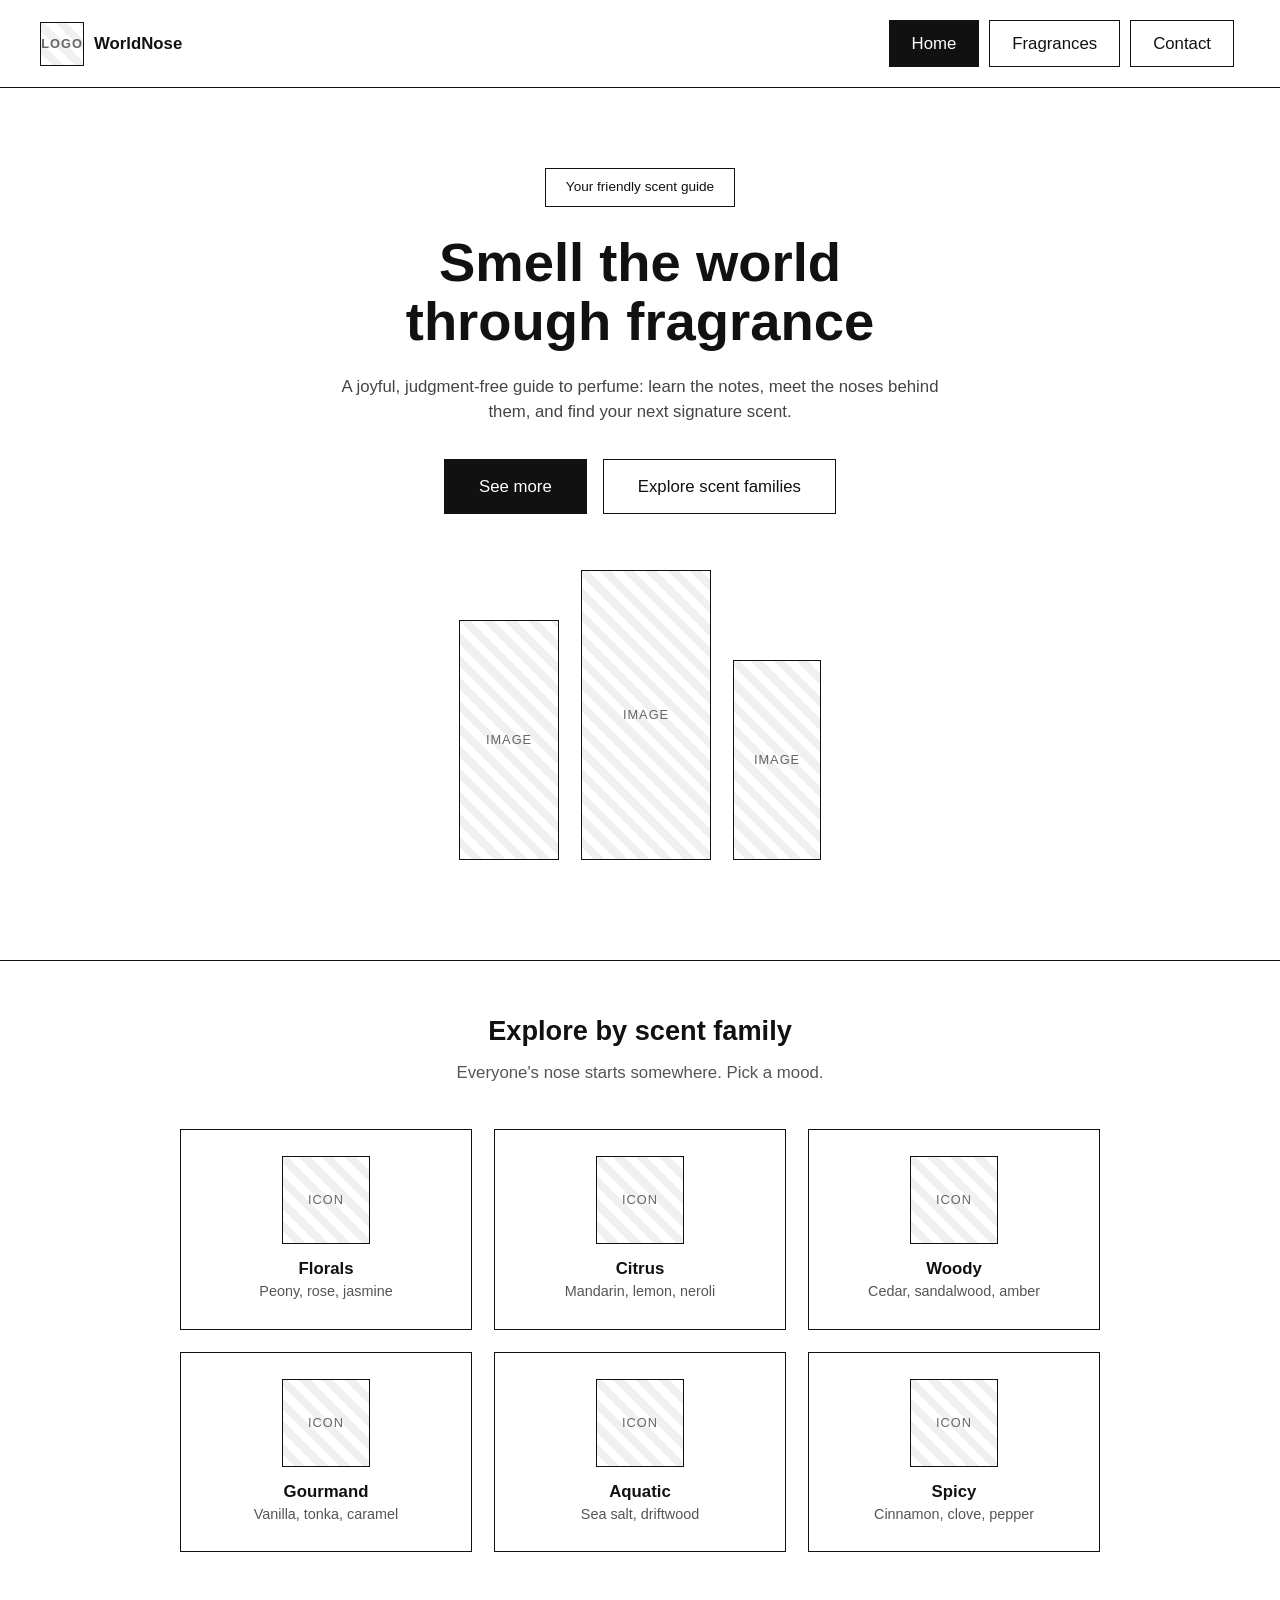
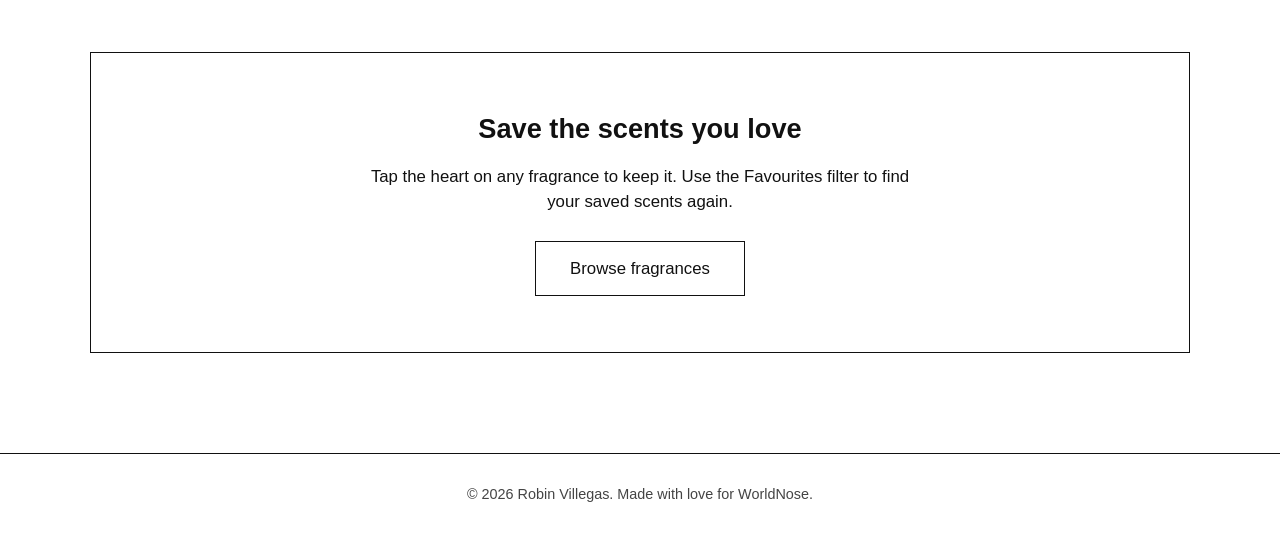
==== Stage 1/index.html @ 5b6afb8c "Stage 1" ====
<!DOCTYPE html>
<html lang="en">
<head>
  <title>WorldNose | Home</title>
  <meta charset="utf-8">
  <meta name="Author" content="Robin Dale Villegas"/>
  <meta name="Keywords" content="fragrance, perfume, scent notes, perfumers, WorldNose">
  <meta name="Description" content="WorldNose is a friendly guide to fragrance: learn the notes, meet the perfumers and find scents you will love.">
  <meta name="viewport" content="width=device-width, initial-scale=1.0">

  <!-- Stylesheets go here ↓↓↓↓↓ (layout first, then colours + fonts, then graphics) -->
  <link rel="stylesheet" href="css/layout.css">
  <link rel="stylesheet" href="css/wireframe.css">
</head>

<body>

<a class="skip-link" href="#main">Skip to main content</a>

<!-- ===== top bar: logo + navigation ===== -->
<header class="topbar">
  <a class="logo" href="index.html" aria-label="WorldNose home"><span class="logo-mark" aria-hidden="true">Logo</span><span>WorldNose</span></a>
  <nav aria-label="Main">
    <a href="index.html" aria-current="page">Home</a>
    <a href="fragrances.html">Fragrances</a>
    <a href="contact.html">Contact</a>
  </nav>
</header>

<!-- ===== main content ===== -->
<main id="main">
  <section class="hero">
    <div class="hero-copy">
      <p class="eyebrow">Your friendly scent guide</p>
      <h1>Smell the world<br>through <span>fragrance</span></h1>
      <p class="hero-text">A joyful, judgment-free guide to perfume: learn the notes, meet the noses behind them, and find your next signature scent.</p>
      <div class="cta-row">
        <a class="btn btn-primary" href="fragrances.html">See more</a>
        <a class="btn btn-ghost" href="#families">Explore scent families</a>
      </div>
    </div>
    <div class="bottle-cluster" role="img" aria-label="Three illustrated perfume bottles">
      <div class="bottle bottle-1" aria-hidden="true">Image</div>
      <div class="bottle bottle-2" aria-hidden="true">Image</div>
      <div class="bottle bottle-3" aria-hidden="true">Image</div>
    </div>
  </section>

  <section id="families" aria-labelledby="families-title">
    <h2 class="section-title" id="families-title">Explore by scent family</h2>
    <p class="section-sub">Everyone's nose starts somewhere. Pick a mood.</p>
    <ul class="family-grid">
      <li>
        <a class="family-card fam-floral" href="fragrances.html?family=floral">
          <span class="icon-slot" aria-hidden="true">Icon</span>
          <span class="family-text"><span class="family-name">Florals</span><span class="family-notes">Peony, rose, jasmine</span></span>
        </a>
      </li>
      <li>
        <a class="family-card fam-citrus" href="fragrances.html?family=citrus">
          <span class="icon-slot" aria-hidden="true">Icon</span>
          <span class="family-text"><span class="family-name">Citrus</span><span class="family-notes">Mandarin, lemon, neroli</span></span>
        </a>
      </li>
      <li>
        <a class="family-card fam-woody" href="fragrances.html?family=woody">
          <span class="icon-slot" aria-hidden="true">Icon</span>
          <span class="family-text"><span class="family-name">Woody</span><span class="family-notes">Cedar, sandalwood, amber</span></span>
        </a>
      </li>
      <li>
        <a class="family-card fam-gourmand" href="fragrances.html?family=gourmand">
          <span class="icon-slot" aria-hidden="true">Icon</span>
          <span class="family-text"><span class="family-name">Gourmand</span><span class="family-notes">Vanilla, tonka, caramel</span></span>
        </a>
      </li>
      <li>
        <a class="family-card fam-aquatic" href="fragrances.html?family=aquatic">
          <span class="icon-slot" aria-hidden="true">Icon</span>
          <span class="family-text"><span class="family-name">Aquatic</span><span class="family-notes">Sea salt, driftwood</span></span>
        </a>
      </li>
      <li>
        <a class="family-card fam-spicy" href="fragrances.html?family=spicy">
          <span class="icon-slot" aria-hidden="true">Icon</span>
          <span class="family-text"><span class="family-name">Spicy</span><span class="family-notes">Cinnamon, clove, pepper</span></span>
        </a>
      </li>
    </ul>
  </section>

  <section class="banner" aria-labelledby="banner-title">
    <h2 id="banner-title">Save the scents you love</h2>
    <p>Tap the heart on any fragrance to keep it. Use the Favourites filter to find your saved scents again.</p>
    <a class="btn btn-yellow" href="fragrances.html">Browse fragrances</a>
  </section>
</main>

<footer>
  <p>&copy; 2026 Robin Villegas. Made with love for WorldNose.</p>
</footer>

<!-- back to top button (same code as my earlier projects) -->
<button type="button" id="myBtn" onclick="TopFunction()" title="Go to top" aria-label="Back to top">Top</button>

<!-- JavaScript goes at the end of the body so the page loads first -->
<script src="js/backtotop.js"></script>
</body>
</html>
---- Stage 1/css/layout.css ----
/* ==========================================================================
   WorldNose | layout.css | LAYOUT OPTION 1: Top navigation bar
   This file only controls WHERE things go (grid, flexbox, spacing, sizes).
   Colours and fonts are NOT in here. They live in the other css files.
   ========================================================================== */

/* ---------- Reset + page setup ---------- */
*{ box-sizing:border-box; margin:0; padding:0; }

:root{
  --page-width:1200px;   /* widest the content can get on a big screen */
}

body{
  min-height:100vh;
  display:flex;
  flex-direction:column;   /* footer always sits at the bottom */
  overflow-x:hidden;
}
main{ flex:1; }
ul{ list-style:none; }
[hidden]{ display:none !important; }

/* Skip link for keyboard users (only shows when you press Tab) */
.skip-link{ position:absolute; left:-999px; top:0; z-index:100; padding:12px 18px; }
.skip-link:focus{ left:12px; top:12px; }

/* ---------- Background blobs (they float behind everything) ---------- */
.blob-bg{ position:fixed; inset:0; z-index:-1; overflow:hidden; }
.blob{ position:absolute; border-radius:50%; }
.blob-1{ width:280px; height:280px; top:-60px; left:-60px; }
.blob-2{ width:200px; height:200px; top:120px; right:60px; }
.blob-3{ width:340px; height:340px; bottom:-100px; left:20%; }
.blob-4{ width:220px; height:220px; bottom:40px; right:-60px; }

/* ---------- Top bar (logo + navigation) ---------- */
.topbar{
  position:sticky; top:0; z-index:50;
  display:flex; align-items:center; justify-content:space-between;
  flex-wrap:wrap; gap:12px;
  padding:14px 40px;
}
.logo{ display:flex; align-items:center; gap:10px; text-decoration:none; }
.logo-mark{ display:inline-flex; align-items:center; justify-content:center; width:44px; height:44px; flex-shrink:0; }

nav{ display:flex; gap:8px; padding:6px; }
nav a{ display:inline-flex; align-items:center; gap:8px; padding:10px 22px; text-decoration:none; }
.nav-icon{ display:inline-flex; align-items:center; justify-content:center; }

/* ---------- HOME: hero ---------- */
.hero{ position:relative; padding:80px 40px 100px; text-align:center; overflow:hidden; }
.eyebrow{ display:inline-block; padding:8px 20px; margin-bottom:26px; }
.hero h1{ max-width:1000px; margin:0 auto 22px; }
.hero-text{ max-width:600px; margin:0 auto 34px; }
.cta-row{ display:flex; gap:16px; justify-content:center; flex-wrap:wrap; }
.btn{ display:inline-block; padding:14px 34px; text-decoration:none; text-align:center; cursor:pointer; border:0; }

/* the three bottles sit in a row along the bottom of the hero */
.bottle-cluster{ display:flex; justify-content:center; align-items:flex-end; gap:22px; margin-top:56px; }
.bottle{ display:flex; align-items:center; justify-content:center; }
.bottle-1{ width:100px; height:240px; }
.bottle-2{ width:130px; height:290px; }
.bottle-3{ width:88px;  height:200px; }

/* ---------- HOME: scent families + banner ---------- */
.section-title{ text-align:center; margin-bottom:8px; padding:0 20px; }
.section-sub{ text-align:center; margin-bottom:44px; padding:0 20px; }

.family-grid{
  display:grid; grid-template-columns:repeat(3,1fr);
  gap:22px; max-width:1000px; margin:0 auto 100px; padding:0 40px;
}
.family-card{ display:block; padding:26px 18px; text-align:center; text-decoration:none; }
.family-text, .family-name, .family-notes{ display:block; }
.icon-slot{ display:flex; align-items:center; justify-content:center; width:88px; height:88px; margin:0 auto 12px; }

.banner{ max-width:1100px; margin:0 auto 100px; padding:56px 40px; text-align:center; }
.banner h2{ margin-bottom:14px; }
.banner p{ max-width:540px; margin:0 auto 26px; }

/* ---------- FRAGRANCES page ---------- */
.browse-wrap{ max-width:var(--page-width); margin:0 auto; padding:50px 40px 100px; }
.browse-wrap .section-sub{ margin-bottom:34px; }

.search-pill{ display:flex; flex-wrap:wrap; align-items:center; padding:8px; margin-bottom:28px; }
.search-field{ flex:1; min-width:170px; padding:10px 24px; }
.search-field label{ display:block; }
.search-field input{ width:100%; }
.search-go{ display:flex; align-items:center; justify-content:center; width:56px; height:56px; flex-shrink:0; cursor:pointer; border:0; }

.filter-chips{ display:flex; gap:10px; flex-wrap:wrap; margin-bottom:20px; }
.chip{ padding:8px 20px; cursor:pointer; border:0; }

.result-info{ display:flex; align-items:center; gap:16px; flex-wrap:wrap; margin-bottom:26px; min-height:36px; }
.clear-btn{ padding:6px 16px; cursor:pointer; border:0; }
.empty-msg{ padding:30px 20px; text-align:center; }

.perfume-grid{ display:grid; grid-template-columns:repeat(auto-fill,minmax(300px,1fr)); gap:24px; }
.perfume-card{ display:flex; flex-direction:column; overflow:hidden; }
.p-thumb{ height:160px; display:flex; align-items:center; justify-content:center; }
.p-body{ flex:1; display:flex; flex-direction:column; padding:18px 20px 20px; }
.p-foot{ display:flex; justify-content:space-between; align-items:center; margin-top:auto; padding-top:14px; }
.p-heart{ min-width:48px; min-height:48px; padding:0 12px; display:inline-flex; align-items:center; justify-content:center; cursor:pointer; border:0; }
/* the heart button shows "Save" until it is pressed, then "Saved" */
.p-heart .heart-on{ display:none; }
.p-heart[aria-pressed="true"] .heart-on{ display:inline-flex; }
.p-heart[aria-pressed="true"] .heart-off{ display:none; }

/* ---------- CONTACT page ---------- */
.contact-wrap{ max-width:960px; margin:0 auto; padding:60px 40px 110px; }
.contact-hero{ text-align:center; margin-bottom:46px; }
.contact-hero p{ margin-top:10px; }
.contact-grid{ display:grid; grid-template-columns:1.1fr .9fr; gap:34px; align-items:start; }
.panel{ padding:34px; }
.panel h2{ margin-bottom:18px; }
.field{ margin-bottom:18px; }
.field label{ display:block; margin-bottom:6px; }
.field input, .field textarea{ display:block; width:100%; padding:12px 16px; }
.field textarea{ resize:vertical; min-height:130px; }
.error{ margin-top:6px; }
.send-btn{ width:100%; margin-top:6px; }
.thanks{ padding:22px 24px; }

.info-row{ display:flex; gap:14px; align-items:flex-start; margin-bottom:22px; }
.info-icon{ display:flex; align-items:center; justify-content:center; width:48px; height:48px; flex-shrink:0; }
.social-row{ display:flex; gap:10px; margin-top:22px; }
.social-link{ display:flex; align-items:center; justify-content:center; width:46px; height:46px; text-decoration:none; }

/* ---------- Footer + Back to top button (from my earlier projects) ---------- */
footer{ text-align:center; padding:30px 20px; }

#myBtn{
  display:none;            /* backtotop.js turns this on after 400px of scrolling */
  position:fixed; bottom:20px; right:30px; z-index:99;
  min-width:48px; min-height:48px; padding:10px 14px; cursor:pointer; border:0;
}

/* ---------- Small screens (phones and small tablets) ---------- */
@media (max-width:800px){
  .topbar{ padding:12px 16px; justify-content:center; }
  .hero{ padding:50px 20px 70px; }
  .family-grid{ padding:0 20px; margin-bottom:60px; grid-template-columns:repeat(2,1fr); }
  .banner{ margin:0 20px 60px; padding:40px 24px; }
  .browse-wrap{ padding:36px 20px 70px; }
  .search-field{ min-width:100%; }
  .contact-wrap{ padding:40px 20px 80px; }
  .contact-grid{ grid-template-columns:1fr; }
  .panel{ padding:26px 22px; }
  .bottle-cluster{ gap:14px; }
  .bottle-1{ width:80px; height:190px; }
  .bottle-2{ width:104px; height:230px; }
  .bottle-3{ width:70px; height:160px; }
}
@media (max-width:480px){
  .family-grid{ grid-template-columns:1fr; }
  nav{ max-width:100%; flex-wrap:wrap; justify-content:center; gap:4px; }
  nav a{ padding:8px 10px; gap:6px; }
  #myBtn{ right:14px; }
}
---- Stage 1/css/wireframe.css ----
/* ==========================================================================
   WorldNose | wireframe.css | STAGE 1 only
   Plain grey look so I can judge the LAYOUT without colours or fancy fonts
   getting in the way. In Stage 2 this file is replaced by colours-fonts.css
   ========================================================================== */

body{ font-family:Arial, Helvetica, sans-serif; font-size:1.05rem; line-height:1.5; color:#111; background:#fff; }
h1{ font-size:clamp(2rem,5vw,3.4rem); line-height:1.1; }
h2{ font-size:1.7rem; }
h3{ font-size:1.15rem; }
a{ color:#111; }

/* grey hatched boxes stand in for images and icons */
.icon-slot, .p-thumb, .bottle, .logo-mark{
  border:1px solid #111; color:#666; font-size:.8rem; text-transform:uppercase; letter-spacing:1px;
  background:repeating-linear-gradient(45deg,#fff,#fff 8px,#f0f0f0 8px,#f0f0f0 16px);
}
.p-thumb{ border-width:0 0 1px 0; }

.skip-link{ background:#111; color:#fff; }
.topbar{ background:#fff; border-bottom:1px solid #111; }
.logo{ color:#111; font-weight:bold; }
nav{ gap:10px; }
nav a{ border:1px solid #111; background:#fff; }
nav a[aria-current="page"]{ background:#111; color:#fff; }
.sidebar{ background:#fff; border-right:1px solid #111; }
.sidebar-note{ font-size:.85rem; color:#555; }

.hero{ border-bottom:1px solid #111; }
.eyebrow{ border:1px solid #111; font-size:.85rem; }
.hero-text{ color:#444; }
.btn{ border:1px solid #111; background:#fff; color:#111; }
.btn-primary{ background:#111; color:#fff; }
.section-title{ margin-top:50px; }
.section-sub{ color:#555; }
.family-card{ border:1px solid #111; }
.family-name{ font-weight:bold; }
.family-notes{ font-size:.9rem; color:#555; }
.banner{ border:1px solid #111; }

.search-pill{ border:1px solid #111; }
.search-field{ border-right:1px dashed #999; }
.search-field label{ font-size:.85rem; color:#555; }
.search-field input{ border:0; outline:none; font:inherit; background:transparent; }
.search-go{ background:#111; color:#fff; font:inherit; }
.chip, .clear-btn{ border:1px solid #111; background:#fff; font:inherit; font-size:.9rem; }
.chip[aria-pressed="true"]{ background:#111; color:#fff; }
.perfume-card{ border:1px solid #111; }
.p-tag{ font-size:.8rem; color:#555; }
.p-title{ font-size:1.15rem; margin:2px 0 4px; }
.p-notes, .p-creator{ font-size:.95rem; color:#444; }
.p-foot{ border-top:1px dashed #999; margin-top:12px; font-size:.9rem; }
.p-heart{ border:1px solid #111; background:#fff; font:inherit; font-size:.85rem; }
.empty-msg{ border:1px dashed #999; }

.panel{ border:1px solid #111; }
.panel h2{ font-size:1rem; text-transform:uppercase; letter-spacing:1px; border-bottom:1px solid #111; padding-bottom:10px; }
.field label{ font-size:.9rem; color:#444; }
.field input, .field textarea{ border:1px solid #111; font:inherit; background:#fff; }
.error{ color:#900; font-size:.9rem; }
.thanks{ border:1px solid #111; }
.info-icon, .social-link{ border:1px solid #111; }
.info-row h3{ font-size:1rem; }
.info-row p{ color:#444; font-size:.95rem; }
footer{ border-top:1px solid #111; font-size:.9rem; color:#444; }
#myBtn{ background:#111; color:#fff; font:inherit; }
:focus-visible{ outline:3px solid #111; outline-offset:3px; }
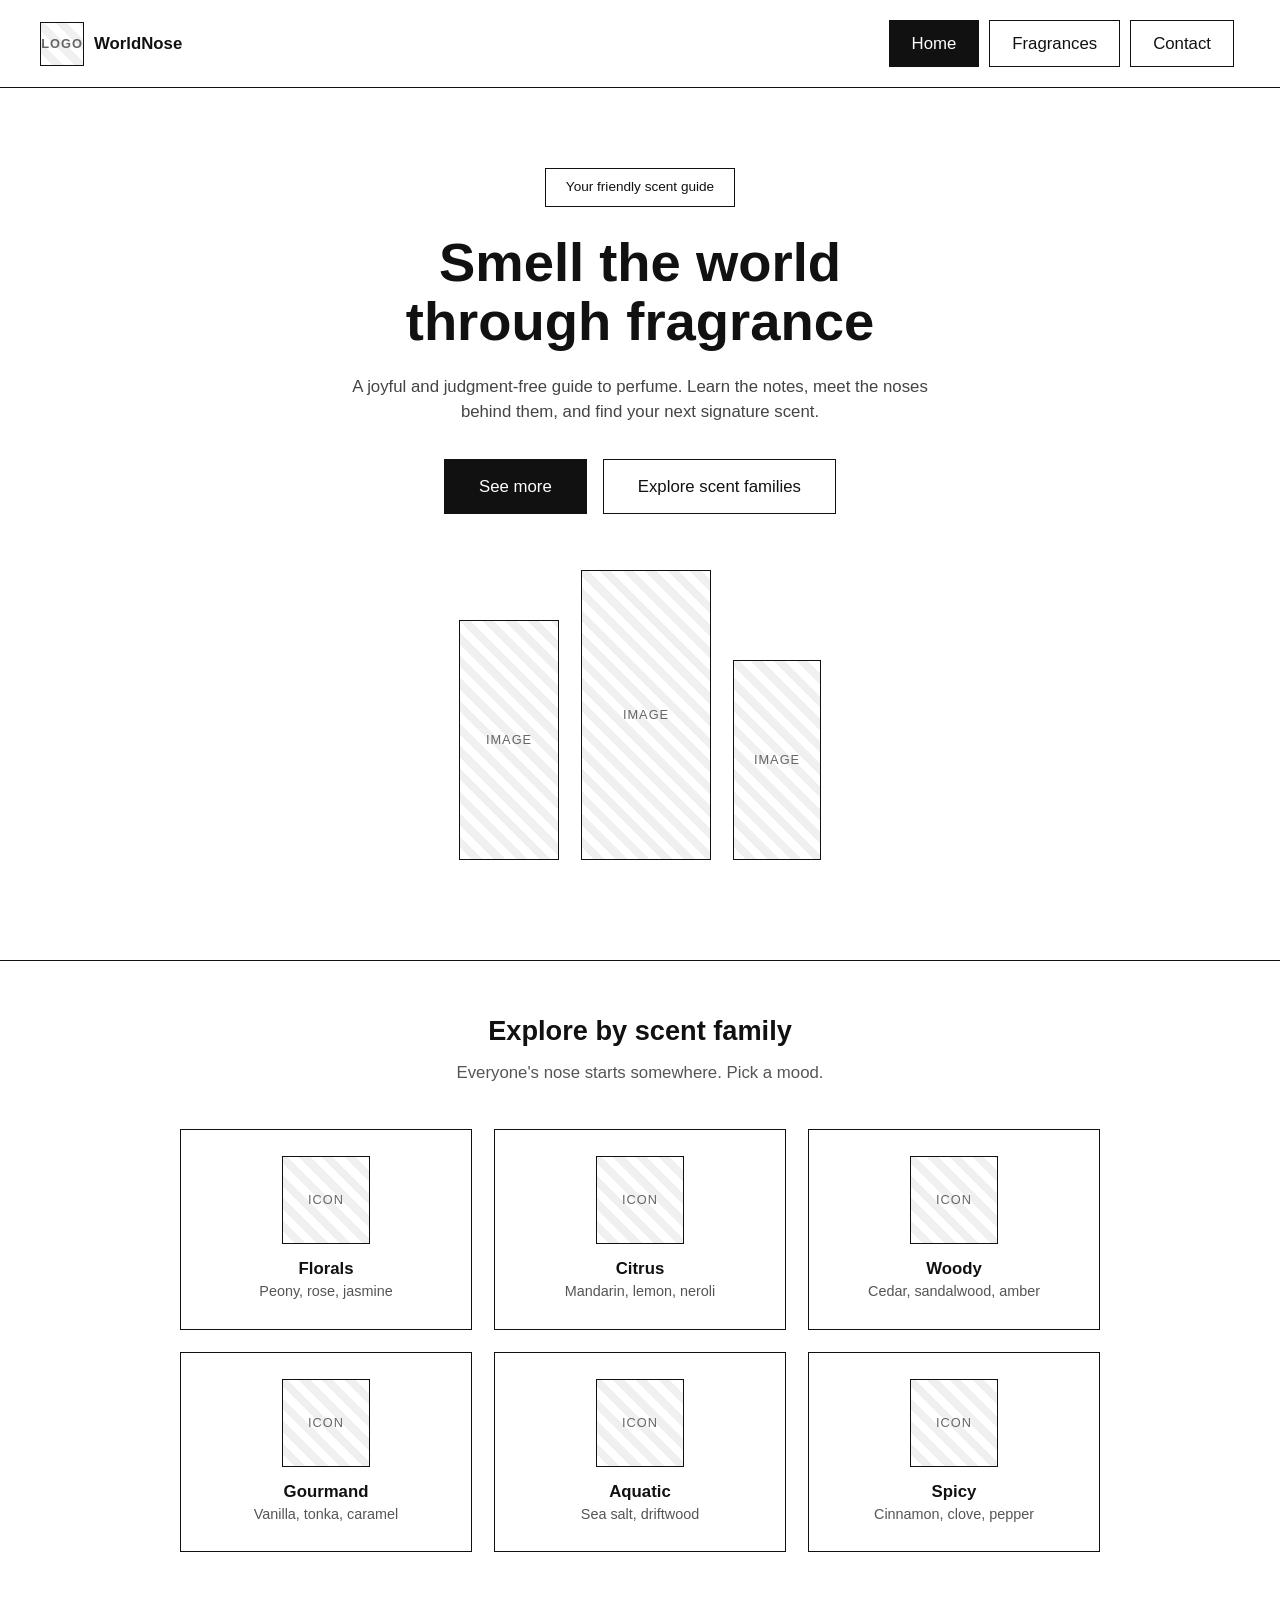
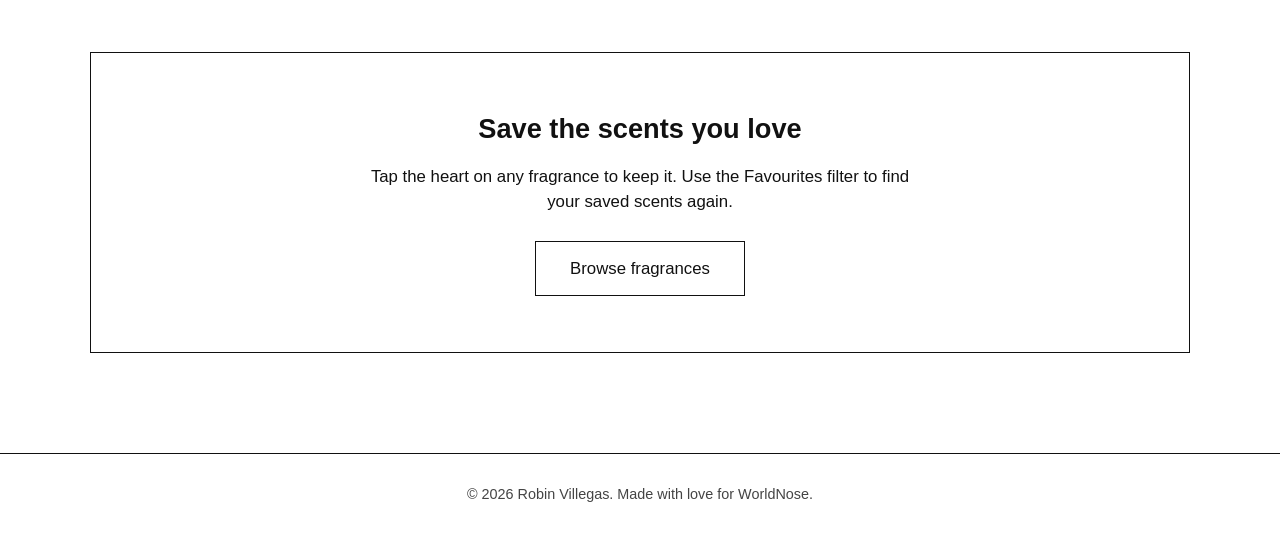
==== commit 3875657d: "Stage 1" ====
--- a/Stage 1/index.html
+++ b/Stage 1/index.html
@@ -1,39 +1,38 @@
 <!DOCTYPE html>
 <html lang="en">
 <head>
-  <title>WorldNose | Home</title>
+  <title>WorldNose Home</title>
   <meta charset="utf-8">
   <meta name="Author" content="Robin Dale Villegas"/>
   <meta name="Keywords" content="fragrance, perfume, scent notes, perfumers, WorldNose">
-  <meta name="Description" content="WorldNose is a friendly guide to fragrance: learn the notes, meet the perfumers and find scents you will love.">
+  <meta name="Description" content="WorldNose is a friendly guide to fragrance learn the notes, meet the perfumers and find scents you will love.">
   <meta name="viewport" content="width=device-width, initial-scale=1.0">
 
-  <!-- Stylesheets go here ↓↓↓↓↓ (layout first, then colours + fonts, then graphics) -->
+  <!-- Stylesheets go here ↓↓↓↓↓ -->
   <link rel="stylesheet" href="css/layout.css">
   <link rel="stylesheet" href="css/wireframe.css">
 </head>
 
 <body>
 
-<a class="skip-link" href="#main">Skip to main content</a>
 
-<!-- ===== top bar: logo + navigation ===== -->
+<!-- top bar: logo + navigation -->
 <header class="topbar">
   <a class="logo" href="index.html" aria-label="WorldNose home"><span class="logo-mark" aria-hidden="true">Logo</span><span>WorldNose</span></a>
   <nav aria-label="Main">
     <a href="index.html" aria-current="page">Home</a>
-    <a href="fragrances.html">Fragrances</a>
-    <a href="contact.html">Contact</a>
+    <a href="fragrances.html2">Fragrances</a>
+    <a href="contact.html2">Contact</a>
   </nav>
 </header>
 
-<!-- ===== main content ===== -->
+<!--  main content  -->
 <main id="main">
   <section class="hero">
     <div class="hero-copy">
       <p class="eyebrow">Your friendly scent guide</p>
       <h1>Smell the world<br>through <span>fragrance</span></h1>
-      <p class="hero-text">A joyful, judgment-free guide to perfume: learn the notes, meet the noses behind them, and find your next signature scent.</p>
+      <p class="hero-text">A joyful and judgment-free guide to perfume. Learn the notes, meet the noses behind them, and find your next signature scent.</p>
       <div class="cta-row">
         <a class="btn btn-primary" href="fragrances.html">See more</a>
         <a class="btn btn-ghost" href="#families">Explore scent families</a>
@@ -100,7 +99,7 @@
   <p>&copy; 2026 Robin Villegas. Made with love for WorldNose.</p>
 </footer>
 
-<!-- back to top button (same code as my earlier projects) -->
+<!-- back to top button -->
 <button type="button" id="myBtn" onclick="TopFunction()" title="Go to top" aria-label="Back to top">Top</button>
 
 <!-- JavaScript goes at the end of the body so the page loads first -->
--- a/Stage 1/css/layout.css
+++ b/Stage 1/css/layout.css
@@ -1,138 +1,268 @@
-/* ==========================================================================
-   WorldNose | layout.css | LAYOUT OPTION 1: Top navigation bar
-   This file only controls WHERE things go (grid, flexbox, spacing, sizes).
-   Colours and fonts are NOT in here. They live in the other css files.
-   ========================================================================== */
-
-/* ---------- Reset + page setup ---------- */
-*{ box-sizing:border-box; margin:0; padding:0; }
+*{
+box-sizing:border-box;
+margin:0;
+padding:0;
+}
 
 :root{
   --page-width:1200px;   /* widest the content can get on a big screen */
 }
 
 body{
-  min-height:100vh;
-  display:flex;
-  flex-direction:column;   /* footer always sits at the bottom */
-  overflow-x:hidden;
-}
-main{ flex:1; }
-ul{ list-style:none; }
-[hidden]{ display:none !important; }
-
-/* Skip link for keyboard users (only shows when you press Tab) */
-.skip-link{ position:absolute; left:-999px; top:0; z-index:100; padding:12px 18px; }
-.skip-link:focus{ left:12px; top:12px; }
+min-height:100vh;
+display:flex;
+flex-direction:column;   /* footer always sits at the bottom */
+overflow-x:hidden;
+}
+
+main{
+flex:1;
+}
+
+ul{
+list-style:none;
+}
+
+[hidden]{
+display:none !important;
+}
+
 
 /* ---------- Background blobs (they float behind everything) ---------- */
-.blob-bg{ position:fixed; inset:0; z-index:-1; overflow:hidden; }
-.blob{ position:absolute; border-radius:50%; }
-.blob-1{ width:280px; height:280px; top:-60px; left:-60px; }
-.blob-2{ width:200px; height:200px; top:120px; right:60px; }
-.blob-3{ width:340px; height:340px; bottom:-100px; left:20%; }
-.blob-4{ width:220px; height:220px; bottom:40px; right:-60px; }
-
-/* ---------- Top bar (logo + navigation) ---------- */
+.blob-bg{
+position:fixed;
+inset:0;
+z-index:-1;
+overflow:hidden;
+}
+
+.blob{
+position:absolute;
+border-radius:50%;
+}
+
+.blob-1{
+width:280px;
+height:280px;
+top:-60px;
+left:-60px;
+}
+
+.blob-2{
+width:200px;
+height:200px;
+top:120px;
+right:60px;
+}
+
+.blob-3{
+width:340px;
+height:340px;
+bottom:-100px;
+left:20%;
+}
+
+.blob-4{
+width:220px;
+height:220px;
+bottom:40px;
+right:-60px;
+}
+
+/* ---------- Top bar ---------- */
 .topbar{
-  position:sticky; top:0; z-index:50;
-  display:flex; align-items:center; justify-content:space-between;
-  flex-wrap:wrap; gap:12px;
-  padding:14px 40px;
-}
-.logo{ display:flex; align-items:center; gap:10px; text-decoration:none; }
-.logo-mark{ display:inline-flex; align-items:center; justify-content:center; width:44px; height:44px; flex-shrink:0; }
-
-nav{ display:flex; gap:8px; padding:6px; }
-nav a{ display:inline-flex; align-items:center; gap:8px; padding:10px 22px; text-decoration:none; }
-.nav-icon{ display:inline-flex; align-items:center; justify-content:center; }
-
-/* ---------- HOME: hero ---------- */
-.hero{ position:relative; padding:80px 40px 100px; text-align:center; overflow:hidden; }
-.eyebrow{ display:inline-block; padding:8px 20px; margin-bottom:26px; }
-.hero h1{ max-width:1000px; margin:0 auto 22px; }
-.hero-text{ max-width:600px; margin:0 auto 34px; }
-.cta-row{ display:flex; gap:16px; justify-content:center; flex-wrap:wrap; }
-.btn{ display:inline-block; padding:14px 34px; text-decoration:none; text-align:center; cursor:pointer; border:0; }
+position:sticky;
+top:0;
+z-index:50;
+display:flex;
+align-items:center;
+justify-content:space-between;
+flex-wrap:wrap;
+gap:12px;
+padding:14px 40px;
+}
+
+.logo{
+display:flex;
+align-items:center;
+gap:10px;
+text-decoration:none;
+}
+
+.logo-mark{
+display:inline-flex;
+align-items:center;
+justify-content:center;
+width:44px;
+height:44px;
+flex-shrink:0;
+}
+
+nav{
+display:flex;
+gap:8px;
+padding:6px;
+}
+
+nav a{
+display:inline-flex;
+align-items:center;
+gap:8px;
+padding:10px 22px;
+text-decoration:none;
+}
+
+.nav-icon{
+display:inline-flex;
+align-items:center;
+justify-content:center;
+}
+
+/* ---------- HOME with hero ---------- */
+.hero{
+position:relative;
+padding:80px 40px 100px;
+text-align:center;
+overflow:hidden;
+}
+
+.eyebrow{
+display:inline-block;
+padding:8px 20px;
+margin-bottom:26px;
+}
+
+.hero h1{
+max-width:1000px;
+margin:0 auto 22px;
+}
+
+.hero-text{
+max-width:600px;
+margin:0 auto 34px;
+}
+
+.cta-row{
+display:flex;
+gap:16px;
+justify-content:center;
+flex-wrap:wrap;
+}
+
+.btn{
+display:inline-block;
+padding:14px 34px;
+text-decoration:none;
+text-align:center;
+cursor:pointer;
+border:0;
+}
 
 /* the three bottles sit in a row along the bottom of the hero */
-.bottle-cluster{ display:flex; justify-content:center; align-items:flex-end; gap:22px; margin-top:56px; }
-.bottle{ display:flex; align-items:center; justify-content:center; }
-.bottle-1{ width:100px; height:240px; }
-.bottle-2{ width:130px; height:290px; }
-.bottle-3{ width:88px;  height:200px; }
-
-/* ---------- HOME: scent families + banner ---------- */
-.section-title{ text-align:center; margin-bottom:8px; padding:0 20px; }
-.section-sub{ text-align:center; margin-bottom:44px; padding:0 20px; }
+.bottle-cluster{
+display:flex;
+justify-content:center;
+align-items:flex-end;
+gap:22px;
+margin-top:56px;
+}
+
+.bottle{
+display:flex;
+align-items:center;
+justify-content:center;
+}
+
+.bottle-1{
+width:100px;
+height:240px;
+}
+
+.bottle-2{
+width:130px;
+height:290px;
+}
+
+.bottle-3{
+width:88px;
+height:200px;
+}
+
+/* ---------- HOME scent families and banner ---------- */
+.section-title{
+text-align:center;
+margin-bottom:8px;
+padding:0 20px;
+}
+
+.section-sub{
+text-align:center;
+margin-bottom:44px;
+padding:0 20px;
+}
 
 .family-grid{
-  display:grid; grid-template-columns:repeat(3,1fr);
-  gap:22px; max-width:1000px; margin:0 auto 100px; padding:0 40px;
-}
-.family-card{ display:block; padding:26px 18px; text-align:center; text-decoration:none; }
-.family-text, .family-name, .family-notes{ display:block; }
-.icon-slot{ display:flex; align-items:center; justify-content:center; width:88px; height:88px; margin:0 auto 12px; }
-
-.banner{ max-width:1100px; margin:0 auto 100px; padding:56px 40px; text-align:center; }
-.banner h2{ margin-bottom:14px; }
-.banner p{ max-width:540px; margin:0 auto 26px; }
-
-/* ---------- FRAGRANCES page ---------- */
-.browse-wrap{ max-width:var(--page-width); margin:0 auto; padding:50px 40px 100px; }
-.browse-wrap .section-sub{ margin-bottom:34px; }
-
-.search-pill{ display:flex; flex-wrap:wrap; align-items:center; padding:8px; margin-bottom:28px; }
-.search-field{ flex:1; min-width:170px; padding:10px 24px; }
-.search-field label{ display:block; }
-.search-field input{ width:100%; }
-.search-go{ display:flex; align-items:center; justify-content:center; width:56px; height:56px; flex-shrink:0; cursor:pointer; border:0; }
-
-.filter-chips{ display:flex; gap:10px; flex-wrap:wrap; margin-bottom:20px; }
-.chip{ padding:8px 20px; cursor:pointer; border:0; }
-
-.result-info{ display:flex; align-items:center; gap:16px; flex-wrap:wrap; margin-bottom:26px; min-height:36px; }
-.clear-btn{ padding:6px 16px; cursor:pointer; border:0; }
-.empty-msg{ padding:30px 20px; text-align:center; }
-
-.perfume-grid{ display:grid; grid-template-columns:repeat(auto-fill,minmax(300px,1fr)); gap:24px; }
-.perfume-card{ display:flex; flex-direction:column; overflow:hidden; }
-.p-thumb{ height:160px; display:flex; align-items:center; justify-content:center; }
-.p-body{ flex:1; display:flex; flex-direction:column; padding:18px 20px 20px; }
-.p-foot{ display:flex; justify-content:space-between; align-items:center; margin-top:auto; padding-top:14px; }
-.p-heart{ min-width:48px; min-height:48px; padding:0 12px; display:inline-flex; align-items:center; justify-content:center; cursor:pointer; border:0; }
-/* the heart button shows "Save" until it is pressed, then "Saved" */
-.p-heart .heart-on{ display:none; }
-.p-heart[aria-pressed="true"] .heart-on{ display:inline-flex; }
-.p-heart[aria-pressed="true"] .heart-off{ display:none; }
-
-/* ---------- CONTACT page ---------- */
-.contact-wrap{ max-width:960px; margin:0 auto; padding:60px 40px 110px; }
-.contact-hero{ text-align:center; margin-bottom:46px; }
-.contact-hero p{ margin-top:10px; }
-.contact-grid{ display:grid; grid-template-columns:1.1fr .9fr; gap:34px; align-items:start; }
-.panel{ padding:34px; }
-.panel h2{ margin-bottom:18px; }
-.field{ margin-bottom:18px; }
-.field label{ display:block; margin-bottom:6px; }
-.field input, .field textarea{ display:block; width:100%; padding:12px 16px; }
-.field textarea{ resize:vertical; min-height:130px; }
-.error{ margin-top:6px; }
-.send-btn{ width:100%; margin-top:6px; }
-.thanks{ padding:22px 24px; }
-
-.info-row{ display:flex; gap:14px; align-items:flex-start; margin-bottom:22px; }
-.info-icon{ display:flex; align-items:center; justify-content:center; width:48px; height:48px; flex-shrink:0; }
-.social-row{ display:flex; gap:10px; margin-top:22px; }
-.social-link{ display:flex; align-items:center; justify-content:center; width:46px; height:46px; text-decoration:none; }
-
-/* ---------- Footer + Back to top button (from my earlier projects) ---------- */
-footer{ text-align:center; padding:30px 20px; }
+display:grid;
+grid-template-columns:repeat(3,1fr);
+gap:22px;
+max-width:1000px;
+margin:0 auto 100px;
+padding:0 40px;
+}
+
+.family-card{
+display:block;
+padding:26px 18px;
+text-align:center;
+text-decoration:none;
+}
+
+.family-text, .family-name, .family-notes{
+display:block;
+}
+
+.icon-slot{
+display:flex;
+align-items:center;
+justify-content:center;
+width:88px;
+height:88px;
+margin:0 auto 12px;
+}
+
+.banner{
+max-width:1100px;
+margin:0 auto 100px;
+padding:56px 40px;
+text-align:center;
+}
+
+.banner h2{
+margin-bottom:14px;
+}
+
+.banner p{
+max-width:540px;
+margin:0 auto 26px;
+}
+
+/* ---------- Footer + Back to top button---------- */
+footer{
+text-align:center;
+padding:30px 20px;
+}
 
 #myBtn{
   display:none;            /* backtotop.js turns this on after 400px of scrolling */
-  position:fixed; bottom:20px; right:30px; z-index:99;
-  min-width:48px; min-height:48px; padding:10px 14px; cursor:pointer; border:0;
+position:fixed;
+bottom:20px;
+right:30px;
+z-index:99;
+min-width:48px;
+min-height:48px;
+padding:10px 14px;
+cursor:pointer;
+border:0;
 }
 
 /* ---------- Small screens (phones and small tablets) ---------- */
@@ -156,4 +286,4 @@
   nav{ max-width:100%; flex-wrap:wrap; justify-content:center; gap:4px; }
   nav a{ padding:8px 10px; gap:6px; }
   #myBtn{ right:14px; }
-}
+}
--- a/Stage 1/css/wireframe.css
+++ b/Stage 1/css/wireframe.css
@@ -1,67 +1,262 @@
-/* ==========================================================================
-   WorldNose | wireframe.css | STAGE 1 only
-   Plain grey look so I can judge the LAYOUT without colours or fancy fonts
-   getting in the way. In Stage 2 this file is replaced by colours-fonts.css
-   ========================================================================== */
-
-body{ font-family:Arial, Helvetica, sans-serif; font-size:1.05rem; line-height:1.5; color:#111; background:#fff; }
-h1{ font-size:clamp(2rem,5vw,3.4rem); line-height:1.1; }
-h2{ font-size:1.7rem; }
-h3{ font-size:1.15rem; }
-a{ color:#111; }
+body{
+font-family:Arial, Helvetica, sans-serif;
+font-size:1.05rem;
+line-height:1.5;
+color:#111;
+background:#fff;
+}
+
+h1{
+font-size:clamp(2rem,5vw,3.4rem);
+line-height:1.1;
+}
+
+h2{
+font-size:1.7rem;
+}
+
+h3{
+font-size:1.15rem;
+}
+
+a{
+color:#111;
+}
 
 /* grey hatched boxes stand in for images and icons */
 .icon-slot, .p-thumb, .bottle, .logo-mark{
-  border:1px solid #111; color:#666; font-size:.8rem; text-transform:uppercase; letter-spacing:1px;
-  background:repeating-linear-gradient(45deg,#fff,#fff 8px,#f0f0f0 8px,#f0f0f0 16px);
-}
-.p-thumb{ border-width:0 0 1px 0; }
-
-.skip-link{ background:#111; color:#fff; }
-.topbar{ background:#fff; border-bottom:1px solid #111; }
-.logo{ color:#111; font-weight:bold; }
-nav{ gap:10px; }
-nav a{ border:1px solid #111; background:#fff; }
-nav a[aria-current="page"]{ background:#111; color:#fff; }
-.sidebar{ background:#fff; border-right:1px solid #111; }
-.sidebar-note{ font-size:.85rem; color:#555; }
-
-.hero{ border-bottom:1px solid #111; }
-.eyebrow{ border:1px solid #111; font-size:.85rem; }
-.hero-text{ color:#444; }
-.btn{ border:1px solid #111; background:#fff; color:#111; }
-.btn-primary{ background:#111; color:#fff; }
-.section-title{ margin-top:50px; }
-.section-sub{ color:#555; }
-.family-card{ border:1px solid #111; }
-.family-name{ font-weight:bold; }
-.family-notes{ font-size:.9rem; color:#555; }
-.banner{ border:1px solid #111; }
-
-.search-pill{ border:1px solid #111; }
-.search-field{ border-right:1px dashed #999; }
-.search-field label{ font-size:.85rem; color:#555; }
-.search-field input{ border:0; outline:none; font:inherit; background:transparent; }
-.search-go{ background:#111; color:#fff; font:inherit; }
-.chip, .clear-btn{ border:1px solid #111; background:#fff; font:inherit; font-size:.9rem; }
-.chip[aria-pressed="true"]{ background:#111; color:#fff; }
-.perfume-card{ border:1px solid #111; }
-.p-tag{ font-size:.8rem; color:#555; }
-.p-title{ font-size:1.15rem; margin:2px 0 4px; }
-.p-notes, .p-creator{ font-size:.95rem; color:#444; }
-.p-foot{ border-top:1px dashed #999; margin-top:12px; font-size:.9rem; }
-.p-heart{ border:1px solid #111; background:#fff; font:inherit; font-size:.85rem; }
-.empty-msg{ border:1px dashed #999; }
-
-.panel{ border:1px solid #111; }
-.panel h2{ font-size:1rem; text-transform:uppercase; letter-spacing:1px; border-bottom:1px solid #111; padding-bottom:10px; }
-.field label{ font-size:.9rem; color:#444; }
-.field input, .field textarea{ border:1px solid #111; font:inherit; background:#fff; }
-.error{ color:#900; font-size:.9rem; }
-.thanks{ border:1px solid #111; }
-.info-icon, .social-link{ border:1px solid #111; }
-.info-row h3{ font-size:1rem; }
-.info-row p{ color:#444; font-size:.95rem; }
-footer{ border-top:1px solid #111; font-size:.9rem; color:#444; }
-#myBtn{ background:#111; color:#fff; font:inherit; }
-:focus-visible{ outline:3px solid #111; outline-offset:3px; }
+border:1px solid #111;
+color:#666;
+font-size:.8rem;
+text-transform:uppercase;
+letter-spacing:1px;
+background:repeating-linear-gradient(45deg,#fff,#fff 8px,#f0f0f0 8px,#f0f0f0 16px);
+}
+
+.p-thumb{
+border-width:0 0 1px 0;
+}
+
+.skip-link{
+background:#111;
+color:#fff;
+}
+
+.topbar{
+background:#fff;
+border-bottom:1px solid #111;
+}
+
+.logo{
+color:#111;
+font-weight:bold;
+}
+
+nav{
+gap:10px;
+}
+
+nav a{
+border:1px solid #111;
+background:#fff;
+}
+
+nav a[aria-current="page"]{
+background:#111;
+color:#fff;
+}
+
+.sidebar{
+background:#fff;
+border-right:1px solid #111;
+}
+
+.sidebar-note{
+font-size:.85rem;
+color:#555;
+}
+
+.hero{
+border-bottom:1px solid #111;
+}
+
+.eyebrow{
+border:1px solid #111;
+font-size:.85rem;
+}
+
+.hero-text{
+color:#444;
+}
+
+.btn{
+border:1px solid #111;
+background:#fff;
+color:#111;
+}
+
+.btn-primary{
+background:#111;
+color:#fff;
+}
+
+.section-title{
+margin-top:50px;
+}
+
+.section-sub{
+color:#555;
+}
+
+.family-card{
+border:1px solid #111;
+}
+
+.family-name{
+font-weight:bold;
+}
+
+.family-notes{
+font-size:.9rem;
+color:#555;
+}
+
+.banner{
+border:1px solid #111;
+}
+
+.search-pill{
+border:1px solid #111;
+}
+
+.search-field{
+border-right:1px dashed #999;
+}
+
+.search-field label{
+font-size:.85rem;
+color:#555;
+}
+
+.search-field input{
+border:0;
+outline:none;
+font:inherit;
+background:transparent;
+}
+
+.search-go{
+background:#111;
+color:#fff;
+font:inherit;
+}
+
+.chip, .clear-btn{
+border:1px solid #111;
+background:#fff;
+font:inherit;
+font-size:.9rem;
+}
+
+.chip[aria-pressed="true"]{
+background:#111;
+color:#fff;
+}
+
+.perfume-card{
+border:1px solid #111;
+}
+
+.p-tag{
+font-size:.8rem;
+color:#555;
+}
+
+.p-title{
+font-size:1.15rem;
+margin:2px 0 4px;
+}
+
+.p-notes, .p-creator{
+font-size:.95rem;
+color:#444;
+}
+
+.p-foot{
+border-top:1px dashed #999;
+margin-top:12px;
+font-size:.9rem;
+}
+
+.p-heart{
+border:1px solid #111;
+background:#fff;
+font:inherit;
+font-size:.85rem;
+}
+
+.empty-msg{
+border:1px dashed #999;
+}
+
+.panel{
+border:1px solid #111;
+}
+
+.panel h2{
+font-size:1rem;
+text-transform:uppercase;
+letter-spacing:1px;
+border-bottom:1px solid #111;
+padding-bottom:10px;
+}
+
+.field label{
+font-size:.9rem;
+color:#444;
+}
+
+.field input, .field textarea{
+border:1px solid #111;
+font:inherit;
+background:#fff;
+}
+
+.error{
+color:#900;
+font-size:.9rem;
+}
+
+.thanks{
+border:1px solid #111;
+}
+
+.info-icon, .social-link{
+border:1px solid #111;
+}
+
+.info-row h3{
+font-size:1rem;
+}
+
+.info-row p{
+color:#444;
+font-size:.95rem;
+}
+
+footer{
+border-top:1px solid #111;
+font-size:.9rem;
+color:#444;
+}
+
+#myBtn{
+background:#111;
+color:#fff;
+font:inherit;
+}
+
+:focus-visible{
+outline:3px solid #111;
+outline-offset:3px;
+}
